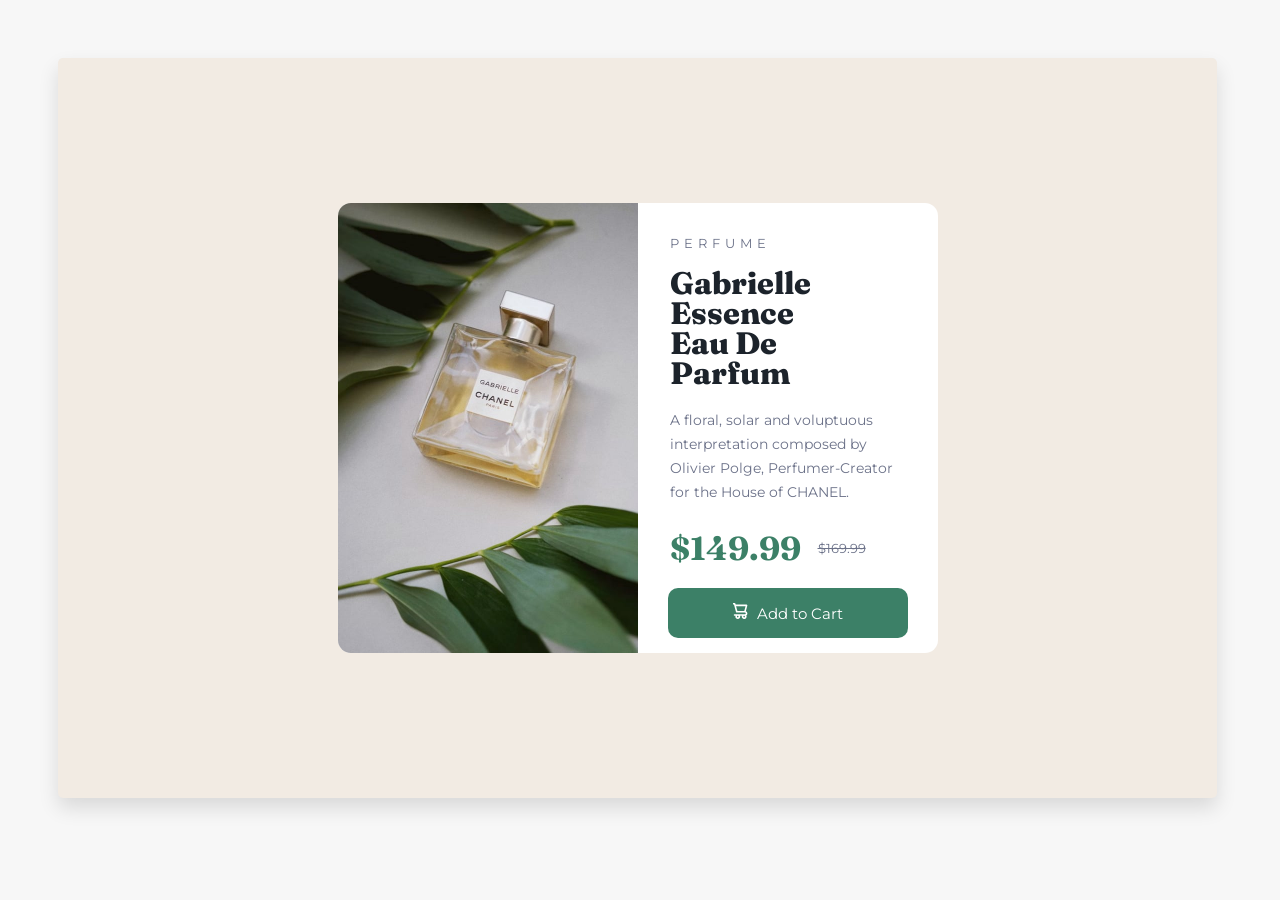
==== index.html @ f1eb4315 "change-2" ====
<!DOCTYPE html>
<html lang="en">
<head>
  <meta charset="UTF-8">
  <meta name="viewport" content="width=device-width, initial-scale=1.0"> <!-- displays site properly based on user's device -->
  <link rel="preconnect" href="https://fonts.googleapis.com">
  <link rel="preconnect" href="https://fonts.gstatic.com" crossorigin>
  <link href="https://fonts.googleapis.com/css2?family=Fraunces:opsz,wght@9..144,500;9..144,700&family=Montserrat:wght@500;700;800&display=swap" rel="stylesheet">
  <link rel="icon" type="image/png" sizes="32x32" href="./images/favicon-32x32.png">
  
  <title>Frontend Mentor | Product preview card component</title>
  <link rel="stylesheet" href="/index-style-desktop.css">
  <link rel="stylesheet" href="/index-style-mobile.css">

</head>
<body>
    <div class="pink-border">

      <div class="card-preview">

        <div class="product-image-container">
          <img class="product-image" src="/images/image-product-desktop.jpg" alt="">
        </div>

        <div class="details-container">
          
          <div class="product-type-container">
            <div class="product-type">PERFUME</div>
          </div>

          <div class="product-name-container">
            <div class="product-name">Gabrielle Essence Eau De Parfum</div>
          </div>
          
          <div class="product-description-container">
            <div class="product-description">
              A floral, solar and voluptuous interpretation composed by Olivier Polge,
              Perfumer-Creator for the House of CHANEL.
            </div>
          </div>

          <div class="price">
            <div class="discounted-price">
              $149.99
            </div>
  
            <div class="old-price">
              $169.99
            </div>
          </div>

          <div class="cart-button-container">
            <button class="add-to-cart-button">
              <img class="cart-icon" src="/product-preview-card-component/images/icon-cart.svg" alt="">
              Add to Cart
            </button>
          </div>
        
        </div>
      </div>
    </div>
  
</body>
</html>
---- index-style-desktop.css ----
@media screen and (min-width: 0) {
  body{
    min-height: 80vh;
    padding: 50px;
    padding-right: 15px;
    background-color: rgb(247, 247, 247);
  }

  .pink-border{
    position: relative;
    border: 1px none;
    background-color: hsl(30, 38%, 92%);
    border-radius: 5px;
    width: 95%;
    height: 80vh;
    padding: 10px;
    box-shadow: 0 10px 20px rgba(0, 0, 0, 0.12);
  }
  .card-preview{
    border-radius: 13px;
    margin: auto;
    width: 600px;
    height: 450px;
    background-color: white;
    position: absolute;
    top: 50%; left: 50%;
    transform: translate(-50%, -50%);
    display: grid;
    grid-template-columns: 1fr 1fr;
  }
  .details-container{
    display: grid;
    grid-template-rows: 50px 1fr 1fr 80px 80px;
    padding-top: 15px; padding-bottom: 15px;
  }
  .product-image{
    border-top-left-radius: 13px;
    border-bottom-left-radius: 13px;
    width: 100%;
    height: 450px;
  }
  .product-type-container, .product-name-container, .product-description-container, .price{
    padding-left: 32px;
    padding-right: 32px;
    display: flex;
    align-items: center;
  }
  .product-type{
    font-size: 13px;
    font-family: 'Montserrat', sans-serif;
    color: hsl(228, 12%, 48%);
    letter-spacing: 5px;
  }
  .product-name{
    font-family: 'Fraunces', serif;
    color: hsl(212, 21%, 14%);
    width: 80%;
    font-weight: 800;
    font-size: 31px;
    line-height: 30px;
  }
  .product-description{
    margin-top: 15px;
    line-height: 24px;
    font-size: 14px;
    font-family: 'Montserrat', sans-serif;
    color: hsl(228, 12%, 48%);
  }
  .discounted-price{
    font-family: 'Fraunces', serif;
    color: hsl(158, 36%, 37%);
    font-weight: 700;
    flex: 4;
    font-size: 33px;
    margin-right: 17px;
  }
  .old-price{
    flex: 3;
    color: hsl(228, 12%, 48%);
    font-size: 13px;
    font-family: 'Montserrat', sans-serif;
    text-decoration-line:line-through;
  }
  .cart-button-container{
    display: flex;
    justify-content: center;
  }
  .add-to-cart-button{
    width: 80%;
    height: 50px;
    background-color: hsl(158, 36%, 37%);
    color: white;
    border-style: none;
    border-radius: 10px;
    font-size: 15px;
    font-family: 'Montserrat', sans-serif;
    transition: background-color 0.15s;
  }
  .cart-icon{
    margin-right: 5px;
  }
  .add-to-cart-button:hover{
    background-color: hsl(158, 35%, 22%);
  }
}
---- index-style-mobile.css ----
@media screen and (max-width: 700px) {
    body{
        min-height: 80vh;
        padding: 20px;
        padding-top: 5px;
        padding-right: 15px;
        background-color: rgb(247, 247, 247);
      }
      .pink-border{
        position: relative;
        border: 1px none;
        background-color: hsl(30, 38%, 92%);
        border-radius: 5px;
        width: 95%;
        height: 100vh;
        padding: 10px;
        box-shadow: 0 10px 20px rgba(0, 0, 0, 0.12);
      }
      .card-preview{
        width: 400px;
        height: 120px;
        background-color: white;
        position: absolute;
        top: 10%; left: 50%;
        transform: translate(-50%, -50%);
        display: flex;
        flex-direction: column;
      }
      .details-container{
        flex: 1;
        display: grid;
        background-color: white;
        grid-template-rows: 50px 1fr 1fr 80px 80px;
        padding-top: 5px; padding-bottom: 5px;
        border-bottom-right-radius: 13px;
        border-bottom-left-radius: 13px;
      }
      .product-image{
        flex: 1;
        border-top-left-radius: 13px;
        border-top-right-radius: 13px;
        border-bottom-left-radius: 0;
        width: 100%;
        height: 335px;
        object-fit: cover;
        margin-bottom: -3px;
      }
      .product-type-container, .product-name-container, .product-description-container, .price{
        padding-left: 37px;
        padding-right: 32px;
        display: flex;
        align-items: center;
      }
      .product-type{
        font-size: 13px;
        font-family: 'Montserrat', sans-serif;
        color: hsl(228, 12%, 48%);
        letter-spacing: 5px;
      }
      .product-name{
        font-family: 'Fraunces', serif;
        color: hsl(212, 21%, 14%);
        width: 80%;
        font-weight: 800;
        font-size: 31px;
        line-height: 30px;
      }
      .product-description{
        margin-top: 15px;
        line-height: 24px;
        font-size: 14px;
        font-family: 'Montserrat', sans-serif;
        color: hsl(228, 12%, 48%);
      }
      .discounted-price{
        font-family: 'Fraunces', serif;
        color: hsl(158, 36%, 37%);
        font-weight: 700;
        flex: 2;
        font-size: 33px;
      }
      .old-price{
        flex: 3;
        color: hsl(228, 12%, 48%);
        font-size: 13px;
        font-family: 'Montserrat', sans-serif;
        text-decoration-line:line-through;
      }
      .cart-button-container{
        display: flex;
        justify-content: center;
      }
      .add-to-cart-button{
        width: 80%;
        height: 50px;
        background-color: hsl(158, 36%, 37%);
        color: white;
        border-style: none;
        border-radius: 10px;
        font-size: 15px;
        font-family: 'Montserrat', sans-serif;
        transition: background-color 0.15s;
      }
      .cart-icon{
        margin-right: 5px;
      }
      .add-to-cart-button:hover{
        background-color: hsl(158, 35%, 22%);
      }
}
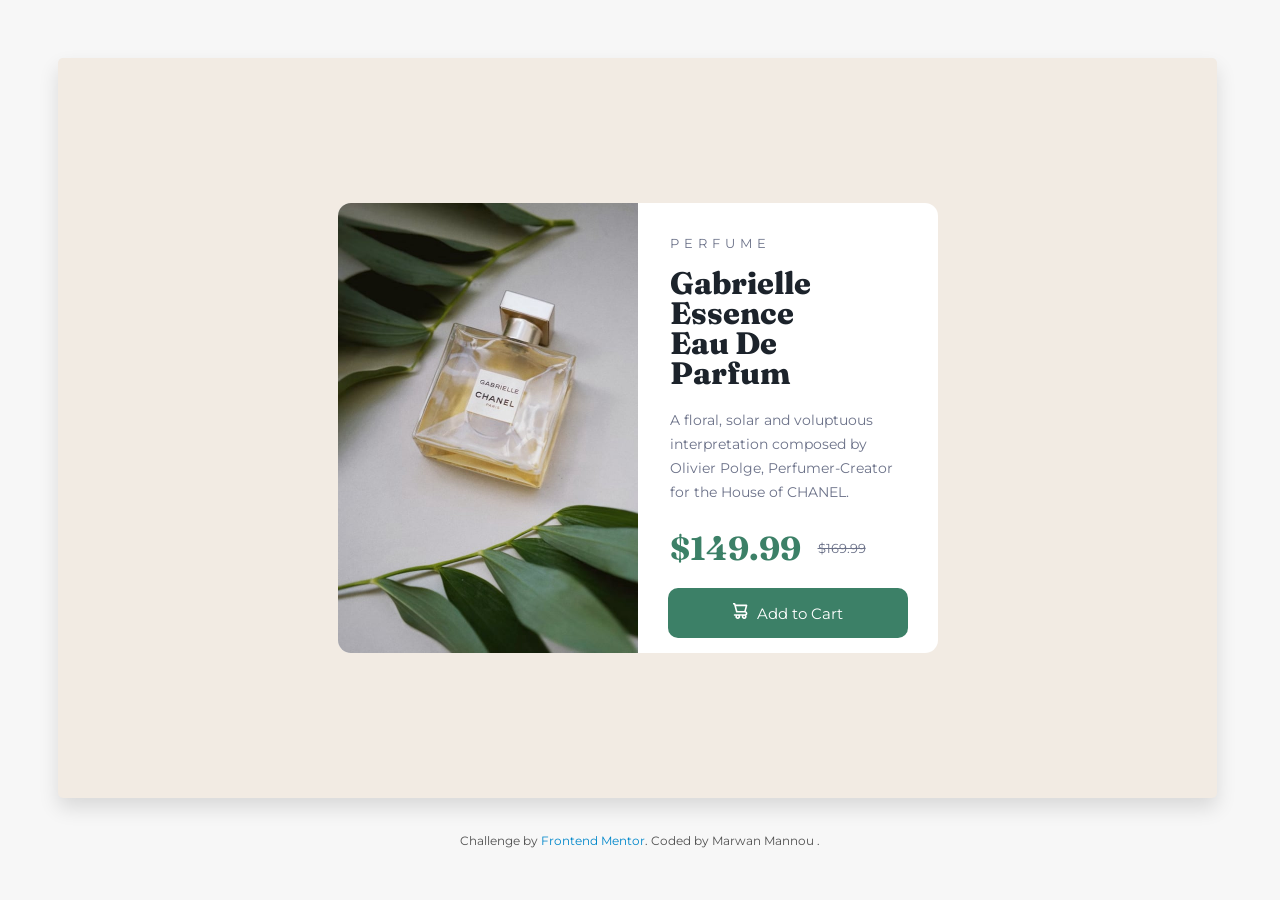
==== commit 6600c84d: "adding some additional features" ====
--- a/index.html
+++ b/index.html
@@ -9,17 +9,17 @@
   <link rel="icon" type="image/png" sizes="32x32" href="./images/favicon-32x32.png">
   
   <title>Frontend Mentor | Product preview card component</title>
-  <link rel="stylesheet" href="/index-style-desktop.css">
-  <link rel="stylesheet" href="/index-style-mobile.css">
+  <link rel="stylesheet" href="index-style-desktop.css">
+  <link rel="stylesheet" href="index-style-mobile.css">
 
 </head>
 <body>
-    <div class="pink-border">
+    <section class="pink-border">
 
-      <div class="card-preview">
+      <main class="card-preview">
 
         <div class="product-image-container">
-          <img class="product-image" src="/images/image-product-desktop.jpg" alt="">
+          <img class="product-image" src="images/image-product-desktop.jpg" alt="">
         </div>
 
         <div class="details-container">
@@ -51,14 +51,23 @@
 
           <div class="cart-button-container">
             <button class="add-to-cart-button">
-              <img class="cart-icon" src="/product-preview-card-component/images/icon-cart.svg" alt="">
+              <img class="cart-icon" src="images/icon-cart.svg" alt="">
               Add to Cart
             </button>
           </div>
         
         </div>
-      </div>
-    </div>
-  
+      </main>
+
+    </section>
+    
+    <footer>
+      Challenge by <a class="link" href="https://www.frontendmentor.io?ref=challenge" target="_blank">
+        Frontend Mentor
+      </a>. 
+      Coded by <a class="https://github.com/marwan-unity/Preview-Product-Challenge" target="blank">
+        Marwan Mannou
+      </a>.
+    </footer>
 </body>
 </html>
--- a/index-style-desktop.css
+++ b/index-style-desktop.css
@@ -1,105 +1,133 @@
-@media screen and (min-width: 0) {
-  body{
-    min-height: 80vh;
-    padding: 50px;
-    padding-right: 15px;
-    background-color: rgb(247, 247, 247);
-  }
+footer{
+  position: absolute;
+  left: 50%; bottom: 0;
+  transform: translate(-50%, 0);
+  font-family: 'Montserrat', sans-serif;
+  font-size: 12px;
+  color: rgb(80, 80, 80);
+}
+.link{
+  text-decoration: none;
+  color: #0087ca;
+  display: inline-block;
+}
+.link::after{
+  content: '';
+  position: absolute;
+  width: 100%;
+  transform: scaleX(0);
+  height: 1px;
+  bottom: 0; left: 0;
+  background-color: #0087ca;
+  transform-origin: bottom right;
+  transition: transform 0.2s ease-out;
+}
+.link:hover:after{
+  transform:scaleX(1);
+  transform-origin: bottom left;
+}
 
-  .pink-border{
-    position: relative;
-    border: 1px none;
-    background-color: hsl(30, 38%, 92%);
-    border-radius: 5px;
-    width: 95%;
-    height: 80vh;
-    padding: 10px;
-    box-shadow: 0 10px 20px rgba(0, 0, 0, 0.12);
-  }
-  .card-preview{
-    border-radius: 13px;
-    margin: auto;
-    width: 600px;
-    height: 450px;
-    background-color: white;
-    position: absolute;
-    top: 50%; left: 50%;
-    transform: translate(-50%, -50%);
-    display: grid;
-    grid-template-columns: 1fr 1fr;
-  }
-  .details-container{
-    display: grid;
-    grid-template-rows: 50px 1fr 1fr 80px 80px;
-    padding-top: 15px; padding-bottom: 15px;
-  }
-  .product-image{
-    border-top-left-radius: 13px;
-    border-bottom-left-radius: 13px;
-    width: 100%;
-    height: 450px;
-  }
-  .product-type-container, .product-name-container, .product-description-container, .price{
-    padding-left: 32px;
-    padding-right: 32px;
-    display: flex;
-    align-items: center;
-  }
-  .product-type{
-    font-size: 13px;
-    font-family: 'Montserrat', sans-serif;
-    color: hsl(228, 12%, 48%);
-    letter-spacing: 5px;
-  }
-  .product-name{
-    font-family: 'Fraunces', serif;
-    color: hsl(212, 21%, 14%);
-    width: 80%;
-    font-weight: 800;
-    font-size: 31px;
-    line-height: 30px;
-  }
-  .product-description{
-    margin-top: 15px;
-    line-height: 24px;
-    font-size: 14px;
-    font-family: 'Montserrat', sans-serif;
-    color: hsl(228, 12%, 48%);
-  }
-  .discounted-price{
-    font-family: 'Fraunces', serif;
-    color: hsl(158, 36%, 37%);
-    font-weight: 700;
-    flex: 4;
-    font-size: 33px;
-    margin-right: 17px;
-  }
-  .old-price{
-    flex: 3;
-    color: hsl(228, 12%, 48%);
-    font-size: 13px;
-    font-family: 'Montserrat', sans-serif;
-    text-decoration-line:line-through;
-  }
-  .cart-button-container{
-    display: flex;
-    justify-content: center;
-  }
-  .add-to-cart-button{
-    width: 80%;
-    height: 50px;
-    background-color: hsl(158, 36%, 37%);
-    color: white;
-    border-style: none;
-    border-radius: 10px;
-    font-size: 15px;
-    font-family: 'Montserrat', sans-serif;
-    transition: background-color 0.15s;
-  }
-  .cart-icon{
-    margin-right: 5px;
-  }
-  .add-to-cart-button:hover{
-    background-color: hsl(158, 35%, 22%);
-  }
+body{
+  min-height: 80vh;
+  padding: 50px;
+  padding-right: 15px;
+  background-color: rgb(247, 247, 247);
+  position: relative;
 }
+
+.pink-border{
+  position: relative;
+  border: 1px none;
+  background-color: hsl(30, 38%, 92%);
+  border-radius: 5px;
+  width: 95%;
+  height: 80vh;
+  padding: 10px;
+  box-shadow: 0 10px 20px rgba(0, 0, 0, 0.12);
+}
+.card-preview{
+  border-radius: 13px;
+  margin: auto;
+  width: 600px;
+  height: 450px;
+  background-color: white;
+  position: absolute;
+  top: 50%; left: 50%;
+  transform: translate(-50%, -50%);
+  display: grid;
+  grid-template-columns: 1fr 1fr;
+}
+.details-container{
+  display: grid;
+  grid-template-rows: 50px 1fr 1fr 80px 80px;
+  padding-top: 15px; padding-bottom: 15px;
+}
+.product-image{
+  border-top-left-radius: 13px;
+  border-bottom-left-radius: 13px;
+  width: 100%;
+  height: 450px;
+}
+.product-type-container, .product-name-container, .product-description-container, .price{
+  padding-left: 32px;
+  padding-right: 32px;
+  display: flex;
+  align-items: center;
+}
+.product-type{
+  font-size: 13px;
+  font-family: 'Montserrat', sans-serif;
+  color: hsl(228, 12%, 48%);
+  letter-spacing: 5px;
+}
+.product-name{
+  font-family: 'Fraunces', serif;
+  color: hsl(212, 21%, 14%);
+  width: 80%;
+  font-weight: 800;
+  font-size: 31px;
+  line-height: 30px;
+}
+.product-description{
+  margin-top: 15px;
+  line-height: 24px;
+  font-size: 14px;
+  font-family: 'Montserrat', sans-serif;
+  color: hsl(228, 12%, 48%);
+}
+.discounted-price{
+  font-family: 'Fraunces', serif;
+  color: hsl(158, 36%, 37%);
+  font-weight: 700;
+  flex: 4;
+  font-size: 33px;
+  margin-right: 17px;
+}
+.old-price{
+  flex: 3;
+  color: hsl(228, 12%, 48%);
+  font-size: 13px;
+  font-family: 'Montserrat', sans-serif;
+  text-decoration-line:line-through;
+}
+.cart-button-container{
+  display: flex;
+  justify-content: center;
+}
+.add-to-cart-button{
+  width: 80%;
+  height: 50px;
+  background-color: hsl(158, 36%, 37%);
+  color: white;
+  border-style: none;
+  border-radius: 10px;
+  font-size: 15px;
+  font-family: 'Montserrat', sans-serif;
+  transition: background-color 0.15s;
+}
+.cart-icon{
+  margin-right: 5px;
+}
+.add-to-cart-button:hover{
+  background-color: hsl(158, 35%, 22%);
+}
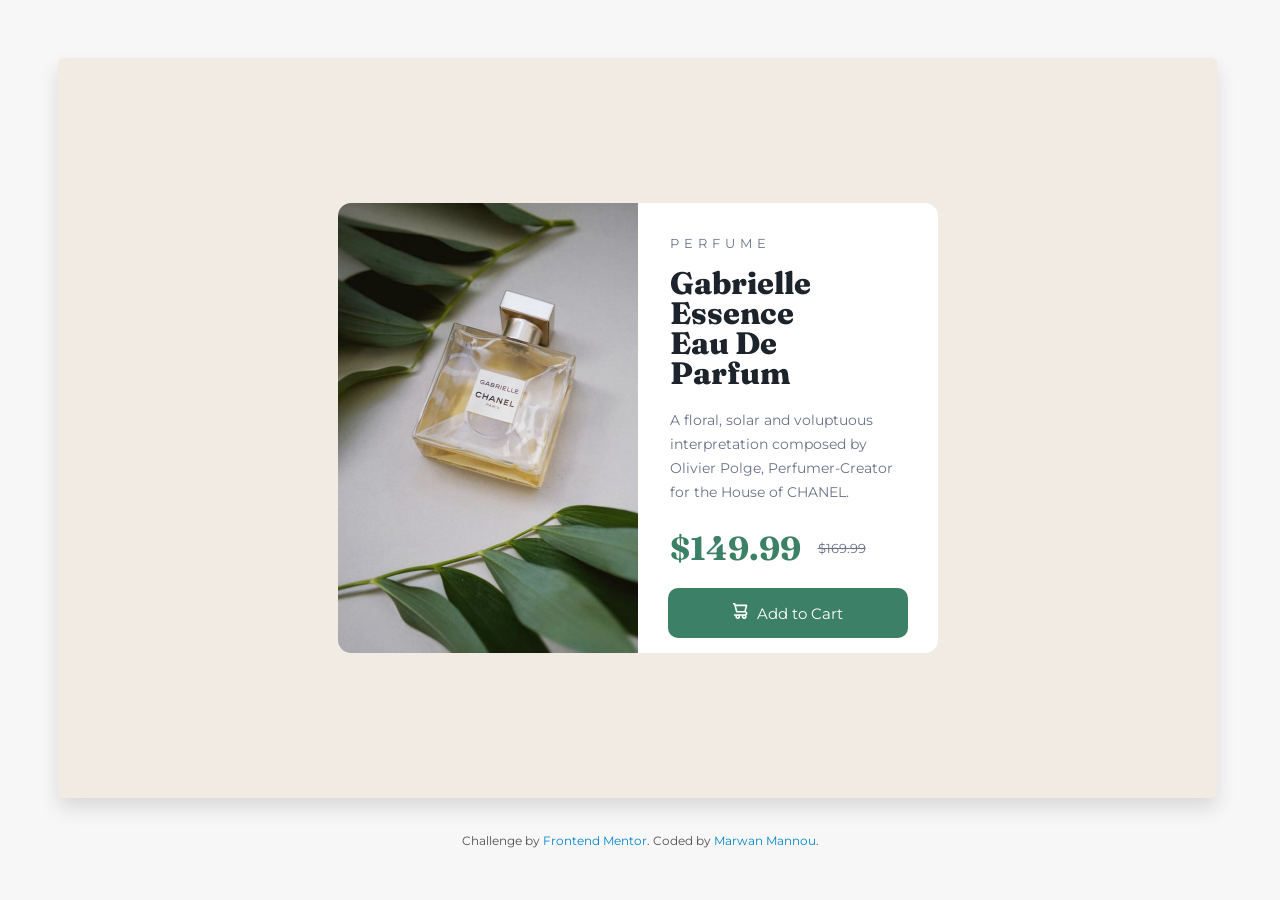
==== commit 2f4fd23f: "fix a link problem" ====
--- a/index.html
+++ b/index.html
@@ -65,7 +65,7 @@
       Challenge by <a class="link" href="https://www.frontendmentor.io?ref=challenge" target="_blank">
         Frontend Mentor
       </a>. 
-      Coded by <a class="https://github.com/marwan-unity/Preview-Product-Challenge" target="blank">
+      Coded by <a class="link" href="https://github.com/marwan-unity/Preview-Product-Challenge" target="blank">
         Marwan Mannou
       </a>.
     </footer>
